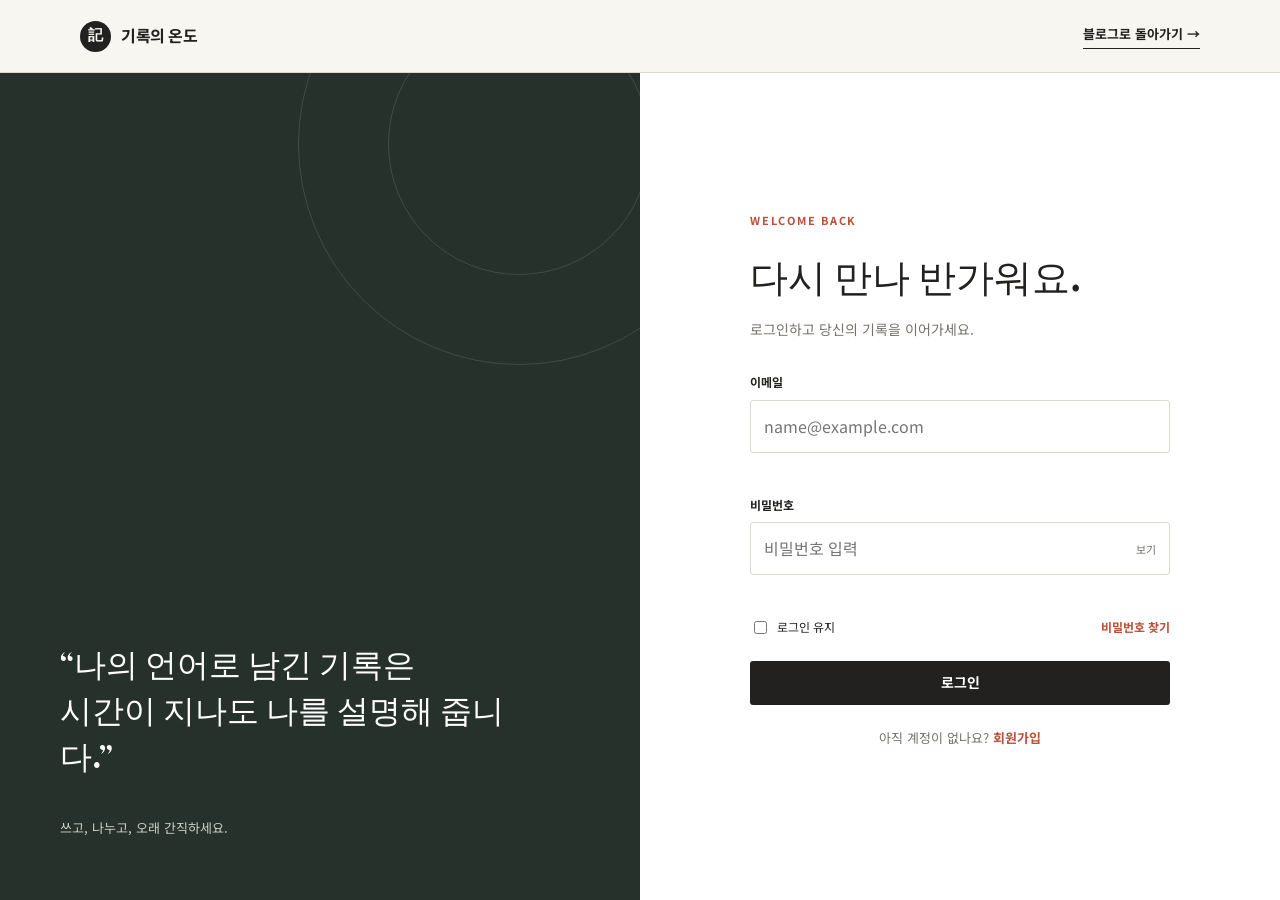
==== login.html @ 6f019b40 "Redesign profile site as personal blog" ====
<!DOCTYPE html><html lang="ko"><head><meta charset="UTF-8"><meta name="viewport" content="width=device-width,initial-scale=1"><title>로그인 — 기록의 온도</title><link rel="stylesheet" href="css/style.css"></head>
<body><header class="site-header"><div class="container header-inner"><a class="brand" href="index.html"><span class="brand-mark">記</span><span>기록의 온도</span></a><a class="text-link small" href="index.html">블로그로 돌아가기 →</a></div></header>
<main class="auth-page"><section class="auth-visual"><div class="auth-quote"><p>“나의 언어로 남긴 기록은<br>시간이 지나도 나를 설명해 줍니다.”</p><span>쓰고, 나누고, 오래 간직하세요.</span></div></section><section class="auth-panel"><div class="auth-card"><p class="eyebrow">WELCOME BACK</p><h1>다시 만나 반가워요.</h1><p class="auth-sub">로그인하고 당신의 기록을 이어가세요.</p><form class="auth-form" novalidate data-success="로그인 정보가 확인되었습니다. (데모)"><div class="success-box" hidden></div><div class="field"><label for="login-email">이메일</label><input id="login-email" name="email" type="email" autocomplete="email" placeholder="name@example.com" required><p class="field-error"></p></div><div class="field"><label for="login-password">비밀번호</label><div class="password-wrap"><input id="login-password" name="password" type="password" autocomplete="current-password" placeholder="비밀번호 입력" required><button class="password-toggle" type="button">보기</button></div><p class="field-error"></p></div><div class="form-options"><label class="check"><input type="checkbox"> 로그인 유지</label><a href="#">비밀번호 찾기</a></div><button class="button primary" type="submit">로그인</button></form><p class="auth-switch">아직 계정이 없나요? <a href="signup.html">회원가입</a></p></div></section></main><script src="js/main.js"></script></body></html>
---- css/style.css ----
@import url('https://fonts.googleapis.com/css2?family=DM+Serif+Display:ital@0;1&family=Noto+Sans+KR:wght@400;500;600;700&display=swap');
:root{--ink:#22211f;--muted:#77736c;--paper:#f8f6f1;--white:#fff;--line:#ddd8ce;--accent:#b75138;--soft:#efebe3;--serif:"DM Serif Display","Noto Serif KR",Georgia,serif;--sans:"Noto Sans KR",Arial,sans-serif;--shadow:0 18px 50px rgba(50,42,30,.08)}
*{box-sizing:border-box}html{scroll-behavior:smooth}body{margin:0;background:var(--paper);color:var(--ink);font-family:var(--sans);line-height:1.7}a{color:inherit;text-decoration:none}img{display:block;max-width:100%}button,input,textarea,select{font:inherit}button{color:inherit}h1,h2,h3,p{margin-top:0}.container{width:min(1120px,calc(100% - 40px));margin:0 auto}.sr-only{position:absolute;width:1px;height:1px;padding:0;margin:-1px;overflow:hidden;clip:rect(0,0,0,0);white-space:nowrap;border:0}
.site-header{position:sticky;top:0;z-index:20;background:rgba(248,246,241,.94);border-bottom:1px solid var(--line);backdrop-filter:blur(14px)}.header-inner{display:flex;align-items:center;justify-content:space-between;min-height:72px}.brand{display:inline-flex;align-items:center;gap:10px;font-weight:700;letter-spacing:-.03em}.brand-mark{display:grid;place-items:center;width:31px;height:31px;background:var(--ink);color:var(--paper);font-family:serif;border-radius:50%;font-size:15px}.site-nav{display:flex;align-items:center;gap:8px}.site-nav a{padding:8px 10px;color:var(--muted);font-size:14px;font-weight:600}.site-nav a:hover,.site-nav a.active{color:var(--ink)}.site-nav .nav-cta{padding:8px 15px;border:1px solid var(--ink);border-radius:999px;color:var(--ink)}.nav-divider{width:1px;height:18px;background:var(--line);margin:0 5px}.menu-toggle{display:none;border:0;background:none;padding:8px}.menu-toggle span{display:block;width:22px;height:2px;margin:4px;background:var(--ink)}
.blog-hero{padding:92px 0 82px;border-bottom:1px solid var(--line)}.hero-layout{display:grid;grid-template-columns:1.45fr .75fr;gap:80px;align-items:center}.eyebrow{margin-bottom:13px;color:var(--accent);font-size:11px;font-weight:700;letter-spacing:.16em}.blog-hero h1{max-width:720px;margin-bottom:23px;font-family:var(--serif);font-size:clamp(45px,6.3vw,75px);font-weight:400;line-height:1.08;letter-spacing:-.035em}.blog-hero h1 em{color:var(--accent);font-weight:400}.hero-description{max-width:580px;margin-bottom:27px;color:var(--muted);font-size:17px}.text-link{display:inline-flex;gap:9px;align-items:center;padding-bottom:3px;border-bottom:1px solid currentColor;color:var(--ink);font-size:14px;font-weight:700}.text-link.small{font-size:13px}.hero-note{position:relative;margin:0;padding:38px 0 30px 36px;border-left:1px solid var(--accent);font-family:var(--serif)}.hero-note .quote-mark{position:absolute;top:-5px;left:24px;color:#d7cfc2;font-size:72px;line-height:1}.hero-note p{position:relative;margin:0 0 16px;font-size:23px;line-height:1.55}.hero-note footer{color:var(--muted);font-family:var(--sans);font-size:12px}
.section{padding:76px 0}.content-layout{display:grid;grid-template-columns:minmax(0,1fr) 280px;gap:72px}.section-heading{display:flex;align-items:end;justify-content:space-between;gap:20px;margin-bottom:24px}.section-heading h2,.page-title{margin:0;font-family:var(--serif);font-size:36px;font-weight:400;line-height:1.2}.search-box{display:flex;align-items:center;gap:8px;width:170px;border-bottom:1px solid var(--line);color:var(--muted)}.search-box input{width:100%;padding:7px 0;border:0;outline:0;background:transparent;font-size:13px}.category-tabs{display:flex;gap:7px;margin-bottom:8px}.category-tabs button{border:0;border-radius:99px;background:transparent;padding:7px 14px;color:var(--muted);font-size:13px;cursor:pointer}.category-tabs button:hover,.category-tabs button.is-active{background:var(--ink);color:var(--white)}.post-list{border-top:1px solid var(--line)}.post-item{display:grid;grid-template-columns:1fr 158px;gap:32px;padding:28px 0;border-bottom:1px solid var(--line)}.post-content{display:flex;flex-direction:column;align-items:flex-start}.post-meta{display:flex;gap:10px;align-items:center;margin-bottom:10px;color:var(--muted);font-size:11px}.category{color:var(--accent);font-weight:700}.post-item h3{margin:0 0 8px;font-family:var(--serif);font-size:24px;font-weight:400;line-height:1.35}.post-item h3 a:hover{color:var(--accent)}.post-excerpt{display:-webkit-box;margin:0;color:var(--muted);font-size:14px;overflow:hidden;-webkit-line-clamp:2;-webkit-box-orient:vertical}.post-thumb{height:116px;border-radius:3px;object-fit:cover;filter:saturate(.65)}.post-thumb.placeholder{display:grid;place-items:center;background:#d9d2c6;color:#6f695f;font-family:var(--serif);font-size:28px}.button{display:inline-flex;align-items:center;justify-content:center;min-height:44px;border:1px solid transparent;border-radius:3px;padding:9px 18px;font-size:14px;font-weight:700;cursor:pointer;transition:.2s}.button.primary{background:var(--ink);color:#fff}.button.primary:hover{background:var(--accent)}.button.secondary{border-color:var(--line);background:transparent}.button.secondary:hover{border-color:var(--ink)}.button.wide{width:100%;margin-top:28px}.empty-state{padding:50px;text-align:center;color:var(--muted)}
.sidebar{padding-top:66px}.author-mini{display:flex;align-items:center;gap:13px}.author-mini img{width:52px;height:52px;border-radius:50%;object-fit:cover;filter:grayscale(.2)}.author-mini strong{font-family:var(--serif);font-size:19px;font-weight:400}.author-mini p{margin:0;color:var(--muted);font-size:12px}.sidebar-copy{margin:17px 0 11px;color:var(--muted);font-size:13px}.sidebar-block,.newsletter{margin-top:36px;padding-top:25px;border-top:1px solid var(--line)}.sidebar-title{margin-bottom:16px;color:var(--ink);font-size:12px;font-weight:700;letter-spacing:.08em}.popular-list{margin:0;padding:0;list-style:none}.popular-list li{display:grid;grid-template-columns:27px 1fr;gap:8px;margin-bottom:15px;line-height:1.5}.popular-list span{color:#b8b0a4;font-family:var(--serif)}.popular-list a{font-size:13px;font-weight:600}.newsletter>p:not(.sidebar-title){color:var(--muted);font-size:12px}.inline-form{display:flex;border-bottom:1px solid var(--ink)}.inline-form input{min-width:0;flex:1;border:0;outline:0;background:transparent;padding:8px 2px;font-size:12px}.inline-form button{border:0;background:transparent;cursor:pointer}.form-status{min-height:20px;margin:7px 0 0;color:var(--accent)!important;font-size:11px!important}.site-footer{padding:30px 0;border-top:1px solid var(--line)}.footer-inner{display:flex;align-items:center;justify-content:space-between;gap:20px}.footer-inner p{margin:0;color:var(--muted);font-size:12px}.footer-inner>div{display:flex;gap:18px;font-size:12px}
.auth-page{min-height:calc(100vh - 73px);display:grid;grid-template-columns:1fr 1fr}.auth-visual{position:relative;display:flex;align-items:flex-end;padding:60px;background:#27312b;overflow:hidden;color:#fff}.auth-visual::before,.auth-visual::after{content:"";position:absolute;border:1px solid rgba(255,255,255,.12);border-radius:50%}.auth-visual::before{width:440px;height:440px;top:-150px;right:-100px}.auth-visual::after{width:260px;height:260px;top:-60px;right:-10px}.auth-quote{position:relative;max-width:480px}.auth-quote p{font-family:var(--serif);font-size:32px;line-height:1.45}.auth-quote span{color:#c7cfc6;font-size:13px}.auth-panel{display:grid;place-items:center;padding:50px 30px;background:var(--white)}.auth-card{width:min(100%,420px)}.auth-card h1{margin:16px 0 8px;font-family:var(--serif);font-size:38px;font-weight:400}.auth-sub{margin-bottom:30px;color:var(--muted);font-size:14px}.field{display:grid;gap:7px;margin-bottom:17px}.field-row{display:grid;grid-template-columns:1fr 1fr;gap:13px}.field label{font-size:12px;font-weight:700}.field input,.field textarea,.field select{width:100%;border:1px solid var(--line);border-radius:3px;background:var(--white);padding:12px 13px;outline:0}.field input:focus,.field textarea:focus,.field select:focus{border-color:var(--ink)}.field-error{min-height:18px;margin:0;color:#a63f2c;font-size:11px}.password-wrap{position:relative}.password-wrap input{padding-right:52px}.password-toggle{position:absolute;right:8px;top:50%;transform:translateY(-50%);border:0;background:none;color:var(--muted);font-size:11px;cursor:pointer}.form-options{display:flex;justify-content:space-between;align-items:center;margin:2px 0 23px;font-size:12px}.check{display:flex;align-items:center;gap:7px}.check input{accent-color:var(--ink)}.form-options a,.auth-switch a{color:var(--accent);font-weight:700}.auth-card .button{width:100%}.auth-switch{margin-top:22px;color:var(--muted);font-size:13px;text-align:center}.success-box{padding:11px;margin-bottom:15px;background:#edf4ed;color:#496149;font-size:13px;text-align:center}
.page-hero{padding:68px 0 42px;border-bottom:1px solid var(--line)}.page-hero.center{text-align:center}.page-hero .page-title{font-size:clamp(40px,5vw,58px)}.page-intro{max-width:600px;margin:14px auto 0;color:var(--muted)}.profile-layout{display:grid;grid-template-columns:270px 1fr;gap:72px}.profile-aside{position:sticky;top:105px;align-self:start}.profile-photo{width:180px;height:180px;border-radius:50%;object-fit:cover;margin-bottom:23px}.profile-aside h2{margin:0;font-family:var(--serif);font-size:28px;font-weight:400}.profile-aside>p{color:var(--muted);font-size:13px}.social-links{display:flex;gap:12px;margin-top:20px}.social-links a{border-bottom:1px solid var(--line);font-size:12px}.profile-body h2{margin:0 0 18px;font-family:var(--serif);font-size:35px;font-weight:400}.profile-body>p{color:#55514b}.profile-section{margin-top:50px;padding-top:34px;border-top:1px solid var(--line)}.profile-section h3{font-size:13px;letter-spacing:.08em}.timeline{list-style:none;margin:20px 0 0;padding:0}.timeline li{display:grid;grid-template-columns:100px 1fr;gap:20px;margin-bottom:20px}.timeline time{color:var(--muted);font-size:12px}.timeline strong{display:block}.timeline p{margin:3px 0 0;color:var(--muted);font-size:13px}.tag-list{display:flex;flex-wrap:wrap;gap:8px}.tag-list span{padding:6px 11px;border:1px solid var(--line);border-radius:99px;font-size:12px}
.article-header{padding:75px 0 50px;text-align:center}.article-header .category{display:inline-block;margin-bottom:14px;font-size:12px}.article-header h1{max-width:820px;margin:0 auto 20px;font-family:var(--serif);font-size:clamp(42px,6vw,67px);font-weight:400;line-height:1.18}.article-meta{display:flex;justify-content:center;gap:12px;color:var(--muted);font-size:12px}.article-cover{height:430px;background:linear-gradient(135deg,#5f6e64,#b7a891);display:grid;place-items:center;color:rgba(255,255,255,.82);font-family:var(--serif);font-size:56px}.article-layout{display:grid;grid-template-columns:80px minmax(0,680px) 1fr;gap:42px;padding-top:60px}.share-rail{position:sticky;top:110px;align-self:start;display:grid;gap:9px}.icon-button{display:grid;place-items:center;width:39px;height:39px;border:1px solid var(--line);border-radius:50%;background:transparent;cursor:pointer}.icon-button.is-active{background:var(--accent);border-color:var(--accent);color:#fff}.article-body{font-size:16px;line-height:1.95}.article-body .lead{font-family:var(--serif);font-size:24px;line-height:1.65}.article-body h2{margin:50px 0 16px;font-family:var(--serif);font-size:30px;font-weight:400}.article-body blockquote{margin:38px 0;padding:8px 0 8px 25px;border-left:2px solid var(--accent);color:#514d46;font-family:var(--serif);font-size:22px}.article-body code{background:var(--soft);padding:2px 5px}.article-toc{align-self:start;padding-left:22px;border-left:1px solid var(--line)}.article-toc p{font-size:11px;font-weight:700}.article-toc a{display:block;margin:10px 0;color:var(--muted);font-size:12px}.article-author{display:flex;gap:18px;margin-top:54px;padding:25px 0;border-top:1px solid var(--line);border-bottom:1px solid var(--line)}.article-author img{width:62px;height:62px;border-radius:50%;object-fit:cover}.article-author p{margin:4px 0 0;color:var(--muted);font-size:13px}.article-nav{display:flex;justify-content:space-between;margin-top:30px;font-size:13px}
.editor-shell{min-height:calc(100vh - 73px);background:var(--white)}.editor-top{display:flex;justify-content:space-between;align-items:center;padding:22px 34px;border-bottom:1px solid var(--line)}.editor-actions{display:flex;gap:8px}.editor-main{width:min(850px,calc(100% - 40px));margin:0 auto;padding:55px 0}.editor-category{width:150px;border:0;border-bottom:1px solid var(--line);background:transparent;padding:8px 0;color:var(--muted);outline:0}.title-input{width:100%;margin:26px 0 10px;border:0;outline:0;font-family:var(--serif);font-size:clamp(38px,5vw,58px)}.summary-input{width:100%;border:0;outline:0;color:var(--muted);font-size:16px}.editor-toolbar{display:flex;gap:5px;margin:34px 0 20px;padding:8px 0;border-top:1px solid var(--line);border-bottom:1px solid var(--line)}.editor-toolbar button{min-width:34px;border:0;background:transparent;padding:7px;cursor:pointer;font-family:serif}.editor-toolbar button:hover{background:var(--soft)}.body-input{width:100%;min-height:420px;border:0;outline:0;resize:vertical;font-family:var(--serif);font-size:18px;line-height:1.9}.draft-status{margin:0;color:var(--muted);font-size:12px}
@media(max-width:900px){.hero-layout{grid-template-columns:1fr;gap:45px}.content-layout{grid-template-columns:1fr}.sidebar{display:grid;grid-template-columns:1fr 1fr;gap:25px;padding-top:0}.sidebar-block,.newsletter{margin:0}.auth-page{grid-template-columns:1fr}.auth-visual{display:none}.profile-layout{gap:40px}.article-layout{grid-template-columns:55px minmax(0,1fr)}.article-toc{display:none}}
@media(max-width:680px){.container{width:min(100% - 28px,1120px)}.header-inner{min-height:62px}.menu-toggle{display:block}.site-nav{position:absolute;top:62px;right:14px;left:14px;display:none;flex-direction:column;align-items:stretch;padding:10px;background:var(--paper);border:1px solid var(--line);box-shadow:var(--shadow)}.site-nav.is-open{display:flex}.site-nav a{text-align:center}.nav-divider{display:none}.blog-hero{padding:58px 0}.blog-hero h1{font-size:43px}.hero-note{padding-left:25px}.section{padding:52px 0}.section-heading{align-items:start}.section-heading h2{font-size:31px}.search-box{width:120px}.post-item{grid-template-columns:1fr 95px;gap:18px}.post-thumb{height:88px}.post-item h3{font-size:21px}.post-excerpt{display:none}.sidebar{grid-template-columns:1fr}.sidebar-block,.newsletter{margin-top:10px;padding-top:24px}.footer-inner{flex-direction:column}.auth-panel{padding:45px 22px}.field-row{grid-template-columns:1fr;gap:0}.profile-layout{grid-template-columns:1fr}.profile-aside{position:static}.profile-photo{width:140px;height:140px}.article-header{padding:50px 0 35px}.article-cover{height:250px;font-size:36px}.article-layout{display:block;padding-top:40px}.share-rail{position:static;display:flex;margin-bottom:25px}.article-body .lead{font-size:21px}.editor-top{padding:15px}.editor-top .brand span:last-child{display:none}.editor-main{padding-top:35px}.button{min-height:40px;padding:8px 12px}}
.post-item:nth-child(2) .placeholder{background:#bdc5bc;color:#526057}.post-item:nth-child(3) .placeholder{background:#d6c3aa;color:#755d43}.post-item:nth-child(4) .placeholder{background:#c9c2ca;color:#5f5661}
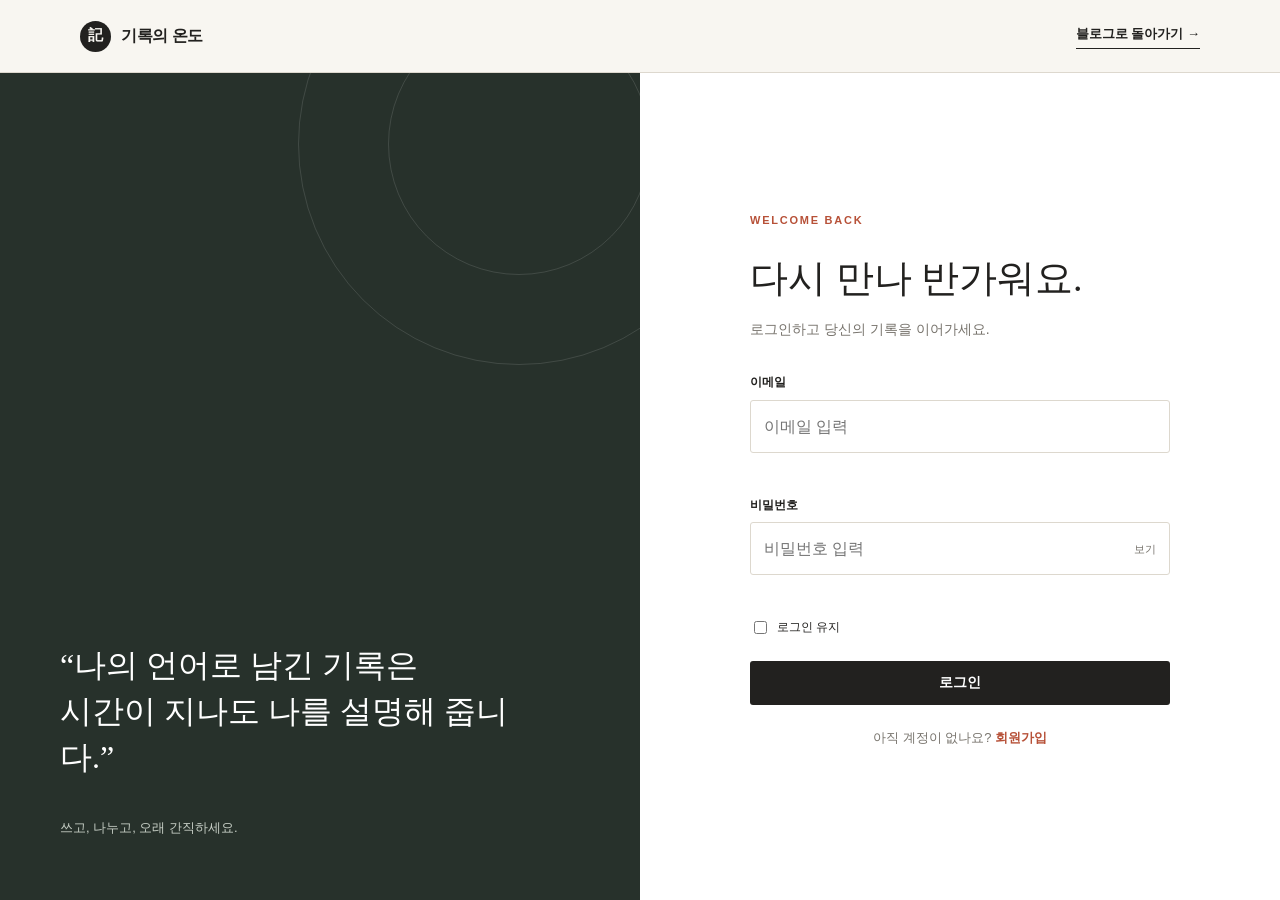
==== commit 15d45d3a: "Remove demo content and improve blog performance" ====
--- a/login.html
+++ b/login.html
@@ -1,3 +1,3 @@
 <!DOCTYPE html><html lang="ko"><head><meta charset="UTF-8"><meta name="viewport" content="width=device-width,initial-scale=1"><title>로그인 — 기록의 온도</title><link rel="stylesheet" href="css/style.css"></head>
 <body><header class="site-header"><div class="container header-inner"><a class="brand" href="index.html"><span class="brand-mark">記</span><span>기록의 온도</span></a><a class="text-link small" href="index.html">블로그로 돌아가기 →</a></div></header>
-<main class="auth-page"><section class="auth-visual"><div class="auth-quote"><p>“나의 언어로 남긴 기록은<br>시간이 지나도 나를 설명해 줍니다.”</p><span>쓰고, 나누고, 오래 간직하세요.</span></div></section><section class="auth-panel"><div class="auth-card"><p class="eyebrow">WELCOME BACK</p><h1>다시 만나 반가워요.</h1><p class="auth-sub">로그인하고 당신의 기록을 이어가세요.</p><form class="auth-form" novalidate data-success="로그인 정보가 확인되었습니다. (데모)"><div class="success-box" hidden></div><div class="field"><label for="login-email">이메일</label><input id="login-email" name="email" type="email" autocomplete="email" placeholder="name@example.com" required><p class="field-error"></p></div><div class="field"><label for="login-password">비밀번호</label><div class="password-wrap"><input id="login-password" name="password" type="password" autocomplete="current-password" placeholder="비밀번호 입력" required><button class="password-toggle" type="button">보기</button></div><p class="field-error"></p></div><div class="form-options"><label class="check"><input type="checkbox"> 로그인 유지</label><a href="#">비밀번호 찾기</a></div><button class="button primary" type="submit">로그인</button></form><p class="auth-switch">아직 계정이 없나요? <a href="signup.html">회원가입</a></p></div></section></main><script src="js/main.js"></script></body></html>
+<main class="auth-page"><section class="auth-visual"><div class="auth-quote"><p>“나의 언어로 남긴 기록은<br>시간이 지나도 나를 설명해 줍니다.”</p><span>쓰고, 나누고, 오래 간직하세요.</span></div></section><section class="auth-panel"><div class="auth-card"><p class="eyebrow">WELCOME BACK</p><h1>다시 만나 반가워요.</h1><p class="auth-sub">로그인하고 당신의 기록을 이어가세요.</p><form class="auth-form" novalidate data-auth-action="login"><div class="success-box" hidden role="status"></div><div class="field"><label for="login-email">이메일</label><input id="login-email" name="email" type="email" autocomplete="email" placeholder="이메일 입력" required><p class="field-error"></p></div><div class="field"><label for="login-password">비밀번호</label><div class="password-wrap"><input id="login-password" name="password" type="password" autocomplete="current-password" placeholder="비밀번호 입력" required><button class="password-toggle" type="button">보기</button></div><p class="field-error"></p></div><div class="form-options"><label class="check"><input type="checkbox" name="remember"> 로그인 유지</label><span></span></div><button class="button primary" type="submit">로그인</button></form><p class="auth-switch">아직 계정이 없나요? <a href="signup.html">회원가입</a></p></div></section></main><script src="js/main.js"></script></body></html>
--- a/css/style.css
+++ b/css/style.css
@@ -1,14 +1,15 @@
-@import url('https://fonts.googleapis.com/css2?family=DM+Serif+Display:ital@0;1&family=Noto+Sans+KR:wght@400;500;600;700&display=swap');
-:root{--ink:#22211f;--muted:#77736c;--paper:#f8f6f1;--white:#fff;--line:#ddd8ce;--accent:#b75138;--soft:#efebe3;--serif:"DM Serif Display","Noto Serif KR",Georgia,serif;--sans:"Noto Sans KR",Arial,sans-serif;--shadow:0 18px 50px rgba(50,42,30,.08)}
+:root{--ink:#22211f;--muted:#77736c;--paper:#f8f6f1;--white:#fff;--line:#ddd8ce;--accent:#b75138;--soft:#efebe3;--serif:"Iowan Old Style","Noto Serif KR",Georgia,serif;--sans:"Pretendard","Apple SD Gothic Neo","Noto Sans KR",Arial,sans-serif;--shadow:0 18px 50px rgba(50,42,30,.08)}
 *{box-sizing:border-box}html{scroll-behavior:smooth}body{margin:0;background:var(--paper);color:var(--ink);font-family:var(--sans);line-height:1.7}a{color:inherit;text-decoration:none}img{display:block;max-width:100%}button,input,textarea,select{font:inherit}button{color:inherit}h1,h2,h3,p{margin-top:0}.container{width:min(1120px,calc(100% - 40px));margin:0 auto}.sr-only{position:absolute;width:1px;height:1px;padding:0;margin:-1px;overflow:hidden;clip:rect(0,0,0,0);white-space:nowrap;border:0}
 .site-header{position:sticky;top:0;z-index:20;background:rgba(248,246,241,.94);border-bottom:1px solid var(--line);backdrop-filter:blur(14px)}.header-inner{display:flex;align-items:center;justify-content:space-between;min-height:72px}.brand{display:inline-flex;align-items:center;gap:10px;font-weight:700;letter-spacing:-.03em}.brand-mark{display:grid;place-items:center;width:31px;height:31px;background:var(--ink);color:var(--paper);font-family:serif;border-radius:50%;font-size:15px}.site-nav{display:flex;align-items:center;gap:8px}.site-nav a{padding:8px 10px;color:var(--muted);font-size:14px;font-weight:600}.site-nav a:hover,.site-nav a.active{color:var(--ink)}.site-nav .nav-cta{padding:8px 15px;border:1px solid var(--ink);border-radius:999px;color:var(--ink)}.nav-divider{width:1px;height:18px;background:var(--line);margin:0 5px}.menu-toggle{display:none;border:0;background:none;padding:8px}.menu-toggle span{display:block;width:22px;height:2px;margin:4px;background:var(--ink)}
 .blog-hero{padding:92px 0 82px;border-bottom:1px solid var(--line)}.hero-layout{display:grid;grid-template-columns:1.45fr .75fr;gap:80px;align-items:center}.eyebrow{margin-bottom:13px;color:var(--accent);font-size:11px;font-weight:700;letter-spacing:.16em}.blog-hero h1{max-width:720px;margin-bottom:23px;font-family:var(--serif);font-size:clamp(45px,6.3vw,75px);font-weight:400;line-height:1.08;letter-spacing:-.035em}.blog-hero h1 em{color:var(--accent);font-weight:400}.hero-description{max-width:580px;margin-bottom:27px;color:var(--muted);font-size:17px}.text-link{display:inline-flex;gap:9px;align-items:center;padding-bottom:3px;border-bottom:1px solid currentColor;color:var(--ink);font-size:14px;font-weight:700}.text-link.small{font-size:13px}.hero-note{position:relative;margin:0;padding:38px 0 30px 36px;border-left:1px solid var(--accent);font-family:var(--serif)}.hero-note .quote-mark{position:absolute;top:-5px;left:24px;color:#d7cfc2;font-size:72px;line-height:1}.hero-note p{position:relative;margin:0 0 16px;font-size:23px;line-height:1.55}.hero-note footer{color:var(--muted);font-family:var(--sans);font-size:12px}
 .section{padding:76px 0}.content-layout{display:grid;grid-template-columns:minmax(0,1fr) 280px;gap:72px}.section-heading{display:flex;align-items:end;justify-content:space-between;gap:20px;margin-bottom:24px}.section-heading h2,.page-title{margin:0;font-family:var(--serif);font-size:36px;font-weight:400;line-height:1.2}.search-box{display:flex;align-items:center;gap:8px;width:170px;border-bottom:1px solid var(--line);color:var(--muted)}.search-box input{width:100%;padding:7px 0;border:0;outline:0;background:transparent;font-size:13px}.category-tabs{display:flex;gap:7px;margin-bottom:8px}.category-tabs button{border:0;border-radius:99px;background:transparent;padding:7px 14px;color:var(--muted);font-size:13px;cursor:pointer}.category-tabs button:hover,.category-tabs button.is-active{background:var(--ink);color:var(--white)}.post-list{border-top:1px solid var(--line)}.post-item{display:grid;grid-template-columns:1fr 158px;gap:32px;padding:28px 0;border-bottom:1px solid var(--line)}.post-content{display:flex;flex-direction:column;align-items:flex-start}.post-meta{display:flex;gap:10px;align-items:center;margin-bottom:10px;color:var(--muted);font-size:11px}.category{color:var(--accent);font-weight:700}.post-item h3{margin:0 0 8px;font-family:var(--serif);font-size:24px;font-weight:400;line-height:1.35}.post-item h3 a:hover{color:var(--accent)}.post-excerpt{display:-webkit-box;margin:0;color:var(--muted);font-size:14px;overflow:hidden;-webkit-line-clamp:2;-webkit-box-orient:vertical}.post-thumb{height:116px;border-radius:3px;object-fit:cover;filter:saturate(.65)}.post-thumb.placeholder{display:grid;place-items:center;background:#d9d2c6;color:#6f695f;font-family:var(--serif);font-size:28px}.button{display:inline-flex;align-items:center;justify-content:center;min-height:44px;border:1px solid transparent;border-radius:3px;padding:9px 18px;font-size:14px;font-weight:700;cursor:pointer;transition:.2s}.button.primary{background:var(--ink);color:#fff}.button.primary:hover{background:var(--accent)}.button.secondary{border-color:var(--line);background:transparent}.button.secondary:hover{border-color:var(--ink)}.button.wide{width:100%;margin-top:28px}.empty-state{padding:50px;text-align:center;color:var(--muted)}
 .sidebar{padding-top:66px}.author-mini{display:flex;align-items:center;gap:13px}.author-mini img{width:52px;height:52px;border-radius:50%;object-fit:cover;filter:grayscale(.2)}.author-mini strong{font-family:var(--serif);font-size:19px;font-weight:400}.author-mini p{margin:0;color:var(--muted);font-size:12px}.sidebar-copy{margin:17px 0 11px;color:var(--muted);font-size:13px}.sidebar-block,.newsletter{margin-top:36px;padding-top:25px;border-top:1px solid var(--line)}.sidebar-title{margin-bottom:16px;color:var(--ink);font-size:12px;font-weight:700;letter-spacing:.08em}.popular-list{margin:0;padding:0;list-style:none}.popular-list li{display:grid;grid-template-columns:27px 1fr;gap:8px;margin-bottom:15px;line-height:1.5}.popular-list span{color:#b8b0a4;font-family:var(--serif)}.popular-list a{font-size:13px;font-weight:600}.newsletter>p:not(.sidebar-title){color:var(--muted);font-size:12px}.inline-form{display:flex;border-bottom:1px solid var(--ink)}.inline-form input{min-width:0;flex:1;border:0;outline:0;background:transparent;padding:8px 2px;font-size:12px}.inline-form button{border:0;background:transparent;cursor:pointer}.form-status{min-height:20px;margin:7px 0 0;color:var(--accent)!important;font-size:11px!important}.site-footer{padding:30px 0;border-top:1px solid var(--line)}.footer-inner{display:flex;align-items:center;justify-content:space-between;gap:20px}.footer-inner p{margin:0;color:var(--muted);font-size:12px}.footer-inner>div{display:flex;gap:18px;font-size:12px}
-.auth-page{min-height:calc(100vh - 73px);display:grid;grid-template-columns:1fr 1fr}.auth-visual{position:relative;display:flex;align-items:flex-end;padding:60px;background:#27312b;overflow:hidden;color:#fff}.auth-visual::before,.auth-visual::after{content:"";position:absolute;border:1px solid rgba(255,255,255,.12);border-radius:50%}.auth-visual::before{width:440px;height:440px;top:-150px;right:-100px}.auth-visual::after{width:260px;height:260px;top:-60px;right:-10px}.auth-quote{position:relative;max-width:480px}.auth-quote p{font-family:var(--serif);font-size:32px;line-height:1.45}.auth-quote span{color:#c7cfc6;font-size:13px}.auth-panel{display:grid;place-items:center;padding:50px 30px;background:var(--white)}.auth-card{width:min(100%,420px)}.auth-card h1{margin:16px 0 8px;font-family:var(--serif);font-size:38px;font-weight:400}.auth-sub{margin-bottom:30px;color:var(--muted);font-size:14px}.field{display:grid;gap:7px;margin-bottom:17px}.field-row{display:grid;grid-template-columns:1fr 1fr;gap:13px}.field label{font-size:12px;font-weight:700}.field input,.field textarea,.field select{width:100%;border:1px solid var(--line);border-radius:3px;background:var(--white);padding:12px 13px;outline:0}.field input:focus,.field textarea:focus,.field select:focus{border-color:var(--ink)}.field-error{min-height:18px;margin:0;color:#a63f2c;font-size:11px}.password-wrap{position:relative}.password-wrap input{padding-right:52px}.password-toggle{position:absolute;right:8px;top:50%;transform:translateY(-50%);border:0;background:none;color:var(--muted);font-size:11px;cursor:pointer}.form-options{display:flex;justify-content:space-between;align-items:center;margin:2px 0 23px;font-size:12px}.check{display:flex;align-items:center;gap:7px}.check input{accent-color:var(--ink)}.form-options a,.auth-switch a{color:var(--accent);font-weight:700}.auth-card .button{width:100%}.auth-switch{margin-top:22px;color:var(--muted);font-size:13px;text-align:center}.success-box{padding:11px;margin-bottom:15px;background:#edf4ed;color:#496149;font-size:13px;text-align:center}
+.auth-page{min-height:calc(100vh - 73px);display:grid;grid-template-columns:1fr 1fr}.auth-visual{position:relative;display:flex;align-items:flex-end;padding:60px;background:#27312b;overflow:hidden;color:#fff}.auth-visual::before,.auth-visual::after{content:"";position:absolute;border:1px solid rgba(255,255,255,.12);border-radius:50%}.auth-visual::before{width:440px;height:440px;top:-150px;right:-100px}.auth-visual::after{width:260px;height:260px;top:-60px;right:-10px}.auth-quote{position:relative;max-width:480px}.auth-quote p{font-family:var(--serif);font-size:32px;line-height:1.45}.auth-quote span{color:#c7cfc6;font-size:13px}.auth-panel{display:grid;place-items:center;padding:50px 30px;background:var(--white)}.auth-card{width:min(100%,420px)}.auth-card h1{margin:16px 0 8px;font-family:var(--serif);font-size:38px;font-weight:400}.auth-sub{margin-bottom:30px;color:var(--muted);font-size:14px}.field{display:grid;gap:7px;margin-bottom:17px}.field-row{display:grid;grid-template-columns:1fr 1fr;gap:13px}.field label{font-size:12px;font-weight:700}.field input,.field textarea,.field select{width:100%;border:1px solid var(--line);border-radius:3px;background:var(--white);padding:12px 13px;outline:0}.field input:focus,.field textarea:focus,.field select:focus{border-color:var(--ink)}.field-error{min-height:18px;margin:0;color:#a63f2c;font-size:11px}.password-wrap{position:relative}.password-wrap input{padding-right:52px}.password-toggle{position:absolute;right:8px;top:50%;transform:translateY(-50%);border:0;background:none;color:var(--muted);font-size:11px;cursor:pointer}.form-options{display:flex;justify-content:space-between;align-items:center;margin:2px 0 23px;font-size:12px}.check{display:flex;align-items:center;gap:7px}.check input{accent-color:var(--ink)}.form-options a,.auth-switch a{color:var(--accent);font-weight:700}.auth-card .button{width:100%}.auth-card .button:disabled{cursor:wait;opacity:.65}.auth-switch{margin-top:22px;color:var(--muted);font-size:13px;text-align:center}.success-box{padding:11px;margin-bottom:15px;background:#edf4ed;color:#496149;font-size:13px;text-align:center}.success-box.is-error{background:#f8e9e6;color:#953b29}
 .page-hero{padding:68px 0 42px;border-bottom:1px solid var(--line)}.page-hero.center{text-align:center}.page-hero .page-title{font-size:clamp(40px,5vw,58px)}.page-intro{max-width:600px;margin:14px auto 0;color:var(--muted)}.profile-layout{display:grid;grid-template-columns:270px 1fr;gap:72px}.profile-aside{position:sticky;top:105px;align-self:start}.profile-photo{width:180px;height:180px;border-radius:50%;object-fit:cover;margin-bottom:23px}.profile-aside h2{margin:0;font-family:var(--serif);font-size:28px;font-weight:400}.profile-aside>p{color:var(--muted);font-size:13px}.social-links{display:flex;gap:12px;margin-top:20px}.social-links a{border-bottom:1px solid var(--line);font-size:12px}.profile-body h2{margin:0 0 18px;font-family:var(--serif);font-size:35px;font-weight:400}.profile-body>p{color:#55514b}.profile-section{margin-top:50px;padding-top:34px;border-top:1px solid var(--line)}.profile-section h3{font-size:13px;letter-spacing:.08em}.timeline{list-style:none;margin:20px 0 0;padding:0}.timeline li{display:grid;grid-template-columns:100px 1fr;gap:20px;margin-bottom:20px}.timeline time{color:var(--muted);font-size:12px}.timeline strong{display:block}.timeline p{margin:3px 0 0;color:var(--muted);font-size:13px}.tag-list{display:flex;flex-wrap:wrap;gap:8px}.tag-list span{padding:6px 11px;border:1px solid var(--line);border-radius:99px;font-size:12px}
 .article-header{padding:75px 0 50px;text-align:center}.article-header .category{display:inline-block;margin-bottom:14px;font-size:12px}.article-header h1{max-width:820px;margin:0 auto 20px;font-family:var(--serif);font-size:clamp(42px,6vw,67px);font-weight:400;line-height:1.18}.article-meta{display:flex;justify-content:center;gap:12px;color:var(--muted);font-size:12px}.article-cover{height:430px;background:linear-gradient(135deg,#5f6e64,#b7a891);display:grid;place-items:center;color:rgba(255,255,255,.82);font-family:var(--serif);font-size:56px}.article-layout{display:grid;grid-template-columns:80px minmax(0,680px) 1fr;gap:42px;padding-top:60px}.share-rail{position:sticky;top:110px;align-self:start;display:grid;gap:9px}.icon-button{display:grid;place-items:center;width:39px;height:39px;border:1px solid var(--line);border-radius:50%;background:transparent;cursor:pointer}.icon-button.is-active{background:var(--accent);border-color:var(--accent);color:#fff}.article-body{font-size:16px;line-height:1.95}.article-body .lead{font-family:var(--serif);font-size:24px;line-height:1.65}.article-body h2{margin:50px 0 16px;font-family:var(--serif);font-size:30px;font-weight:400}.article-body blockquote{margin:38px 0;padding:8px 0 8px 25px;border-left:2px solid var(--accent);color:#514d46;font-family:var(--serif);font-size:22px}.article-body code{background:var(--soft);padding:2px 5px}.article-toc{align-self:start;padding-left:22px;border-left:1px solid var(--line)}.article-toc p{font-size:11px;font-weight:700}.article-toc a{display:block;margin:10px 0;color:var(--muted);font-size:12px}.article-author{display:flex;gap:18px;margin-top:54px;padding:25px 0;border-top:1px solid var(--line);border-bottom:1px solid var(--line)}.article-author img{width:62px;height:62px;border-radius:50%;object-fit:cover}.article-author p{margin:4px 0 0;color:var(--muted);font-size:13px}.article-nav{display:flex;justify-content:space-between;margin-top:30px;font-size:13px}
 .editor-shell{min-height:calc(100vh - 73px);background:var(--white)}.editor-top{display:flex;justify-content:space-between;align-items:center;padding:22px 34px;border-bottom:1px solid var(--line)}.editor-actions{display:flex;gap:8px}.editor-main{width:min(850px,calc(100% - 40px));margin:0 auto;padding:55px 0}.editor-category{width:150px;border:0;border-bottom:1px solid var(--line);background:transparent;padding:8px 0;color:var(--muted);outline:0}.title-input{width:100%;margin:26px 0 10px;border:0;outline:0;font-family:var(--serif);font-size:clamp(38px,5vw,58px)}.summary-input{width:100%;border:0;outline:0;color:var(--muted);font-size:16px}.editor-toolbar{display:flex;gap:5px;margin:34px 0 20px;padding:8px 0;border-top:1px solid var(--line);border-bottom:1px solid var(--line)}.editor-toolbar button{min-width:34px;border:0;background:transparent;padding:7px;cursor:pointer;font-family:serif}.editor-toolbar button:hover{background:var(--soft)}.body-input{width:100%;min-height:420px;border:0;outline:0;resize:vertical;font-family:var(--serif);font-size:18px;line-height:1.9}.draft-status{margin:0;color:var(--muted);font-size:12px}
 @media(max-width:900px){.hero-layout{grid-template-columns:1fr;gap:45px}.content-layout{grid-template-columns:1fr}.sidebar{display:grid;grid-template-columns:1fr 1fr;gap:25px;padding-top:0}.sidebar-block,.newsletter{margin:0}.auth-page{grid-template-columns:1fr}.auth-visual{display:none}.profile-layout{gap:40px}.article-layout{grid-template-columns:55px minmax(0,1fr)}.article-toc{display:none}}
 @media(max-width:680px){.container{width:min(100% - 28px,1120px)}.header-inner{min-height:62px}.menu-toggle{display:block}.site-nav{position:absolute;top:62px;right:14px;left:14px;display:none;flex-direction:column;align-items:stretch;padding:10px;background:var(--paper);border:1px solid var(--line);box-shadow:var(--shadow)}.site-nav.is-open{display:flex}.site-nav a{text-align:center}.nav-divider{display:none}.blog-hero{padding:58px 0}.blog-hero h1{font-size:43px}.hero-note{padding-left:25px}.section{padding:52px 0}.section-heading{align-items:start}.section-heading h2{font-size:31px}.search-box{width:120px}.post-item{grid-template-columns:1fr 95px;gap:18px}.post-thumb{height:88px}.post-item h3{font-size:21px}.post-excerpt{display:none}.sidebar{grid-template-columns:1fr}.sidebar-block,.newsletter{margin-top:10px;padding-top:24px}.footer-inner{flex-direction:column}.auth-panel{padding:45px 22px}.field-row{grid-template-columns:1fr;gap:0}.profile-layout{grid-template-columns:1fr}.profile-aside{position:static}.profile-photo{width:140px;height:140px}.article-header{padding:50px 0 35px}.article-cover{height:250px;font-size:36px}.article-layout{display:block;padding-top:40px}.share-rail{position:static;display:flex;margin-bottom:25px}.article-body .lead{font-size:21px}.editor-top{padding:15px}.editor-top .brand span:last-child{display:none}.editor-main{padding-top:35px}.button{min-height:40px;padding:8px 12px}}
 .post-item:nth-child(2) .placeholder{background:#bdc5bc;color:#526057}.post-item:nth-child(3) .placeholder{background:#d6c3aa;color:#755d43}.post-item:nth-child(4) .placeholder{background:#c9c2ca;color:#5f5661}
+.loading-message{padding:36px 0;color:var(--muted);font-size:13px}.article-copy{white-space:pre-wrap}.article-error{margin-top:70px;margin-bottom:70px;padding:45px;border:1px solid var(--line);background:var(--white);color:var(--muted);text-align:center}.profile-avatar{display:grid;place-items:center;width:150px;height:150px;margin-bottom:23px;border-radius:50%;background:var(--ink);color:var(--paper);font-family:var(--serif);font-size:52px}.profile-avatar.small{flex:0 0 auto;width:62px;height:62px;margin:0;font-size:25px}.profile-guest{padding:30px;border:1px solid var(--line);background:var(--white)}.manager-heading{display:flex;align-items:center;justify-content:space-between;gap:20px;margin-bottom:18px}.manager-heading h3{margin:0;font-family:var(--serif);font-size:27px;font-weight:400;letter-spacing:0}.manage-list{border-top:1px solid var(--line)}.manage-post{display:flex;align-items:center;justify-content:space-between;gap:20px;padding:18px 0;border-bottom:1px solid var(--line)}.manage-post h4{margin:5px 0 2px;font-family:var(--serif);font-size:20px;font-weight:400}.manage-post p{margin:0;color:var(--muted);font-size:11px}.status-badge{display:inline-block;border-radius:99px;background:var(--soft);padding:3px 8px;color:var(--muted);font-size:10px;font-weight:700}.status-badge.published{background:#e5eee6;color:#46604a}.manage-actions{display:flex;gap:7px}.manage-actions .button{min-height:36px;padding:6px 12px}.button.danger{border-color:#d8b5ad;background:transparent;color:#9b3f2c}.button.danger:hover{background:#9b3f2c;color:#fff}.empty-manage{padding:40px 0;text-align:center}.manage-error{padding:24px 0;color:var(--accent)}.editor-actions .button:disabled{cursor:wait;opacity:.6}
+@media(max-width:680px){.manager-heading,.manage-post{align-items:flex-start;flex-direction:column}.manage-actions{width:100%}.manage-actions .button{flex:1}}
